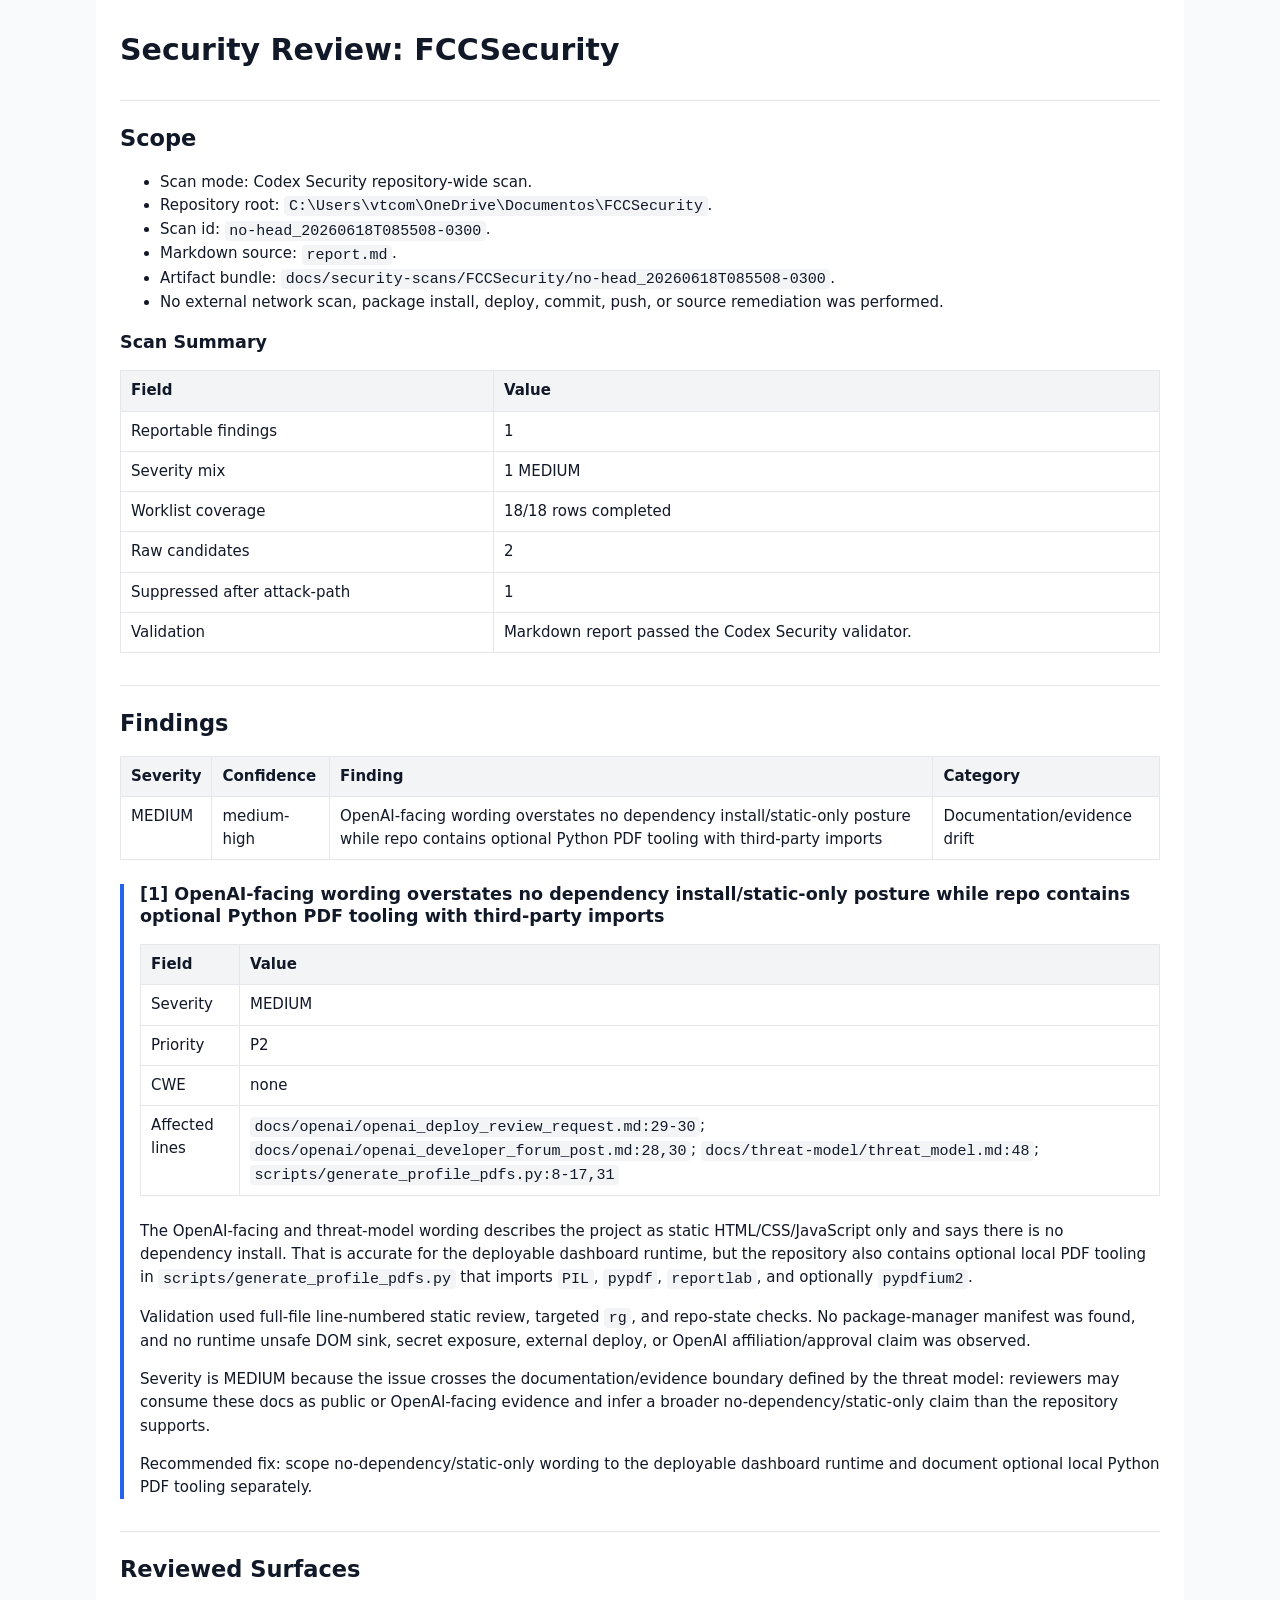
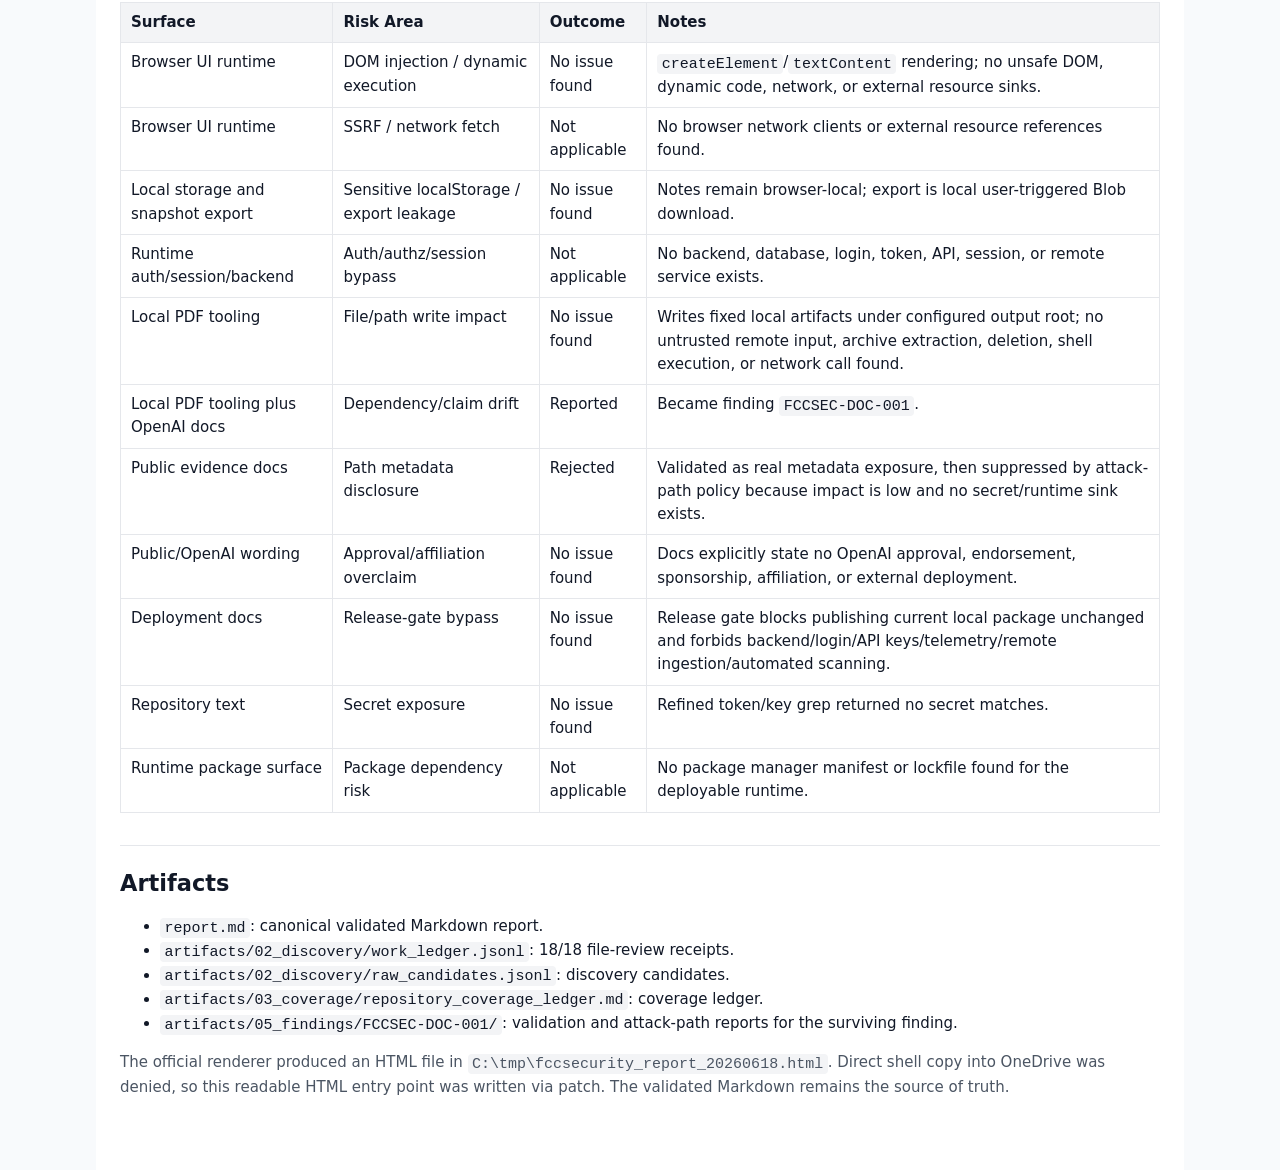
==== docs/security-scans/FCCSecurity/no-head_20260618T085508-0300/report.html @ 572a2421 "Initial local-first defensive security workspace" ====
<!doctype html>
<html lang="en">
<head>
  <meta charset="utf-8">
  <meta name="viewport" content="width=device-width, initial-scale=1">
  <title>FCCSecurity Codex Security Scan</title>
  <style>
    body { margin: 0; font: 15px/1.55 system-ui, -apple-system, BlinkMacSystemFont, "Segoe UI", sans-serif; color: #111827; background: #f8fafc; }
    main { max-width: 1040px; margin: 0 auto; padding: 32px 24px 72px; background: #fff; min-height: 100vh; }
    h1, h2, h3 { line-height: 1.2; }
    h1 { margin-top: 0; }
    h2 { border-top: 1px solid #e5e7eb; padding-top: 24px; margin-top: 32px; }
    code { background: #f3f4f6; border-radius: 4px; padding: 0.1em 0.3em; }
    table { border-collapse: collapse; width: 100%; margin: 16px 0 24px; }
    th, td { border: 1px solid #e5e7eb; padding: 8px 10px; vertical-align: top; text-align: left; }
    th { background: #f3f4f6; }
    .finding { border-left: 4px solid #2563eb; padding-left: 16px; }
    .note { color: #4b5563; }
  </style>
</head>
<body>
<main>
  <h1>Security Review: FCCSecurity</h1>

  <h2>Scope</h2>
  <ul>
    <li>Scan mode: Codex Security repository-wide scan.</li>
    <li>Repository root: <code>C:\Users\vtcom\OneDrive\Documentos\FCCSecurity</code>.</li>
    <li>Scan id: <code>no-head_20260618T085508-0300</code>.</li>
    <li>Markdown source: <code>report.md</code>.</li>
    <li>Artifact bundle: <code>docs/security-scans/FCCSecurity/no-head_20260618T085508-0300</code>.</li>
    <li>No external network scan, package install, deploy, commit, push, or source remediation was performed.</li>
  </ul>

  <h3>Scan Summary</h3>
  <table>
    <tr><th>Field</th><th>Value</th></tr>
    <tr><td>Reportable findings</td><td>1</td></tr>
    <tr><td>Severity mix</td><td>1 MEDIUM</td></tr>
    <tr><td>Worklist coverage</td><td>18/18 rows completed</td></tr>
    <tr><td>Raw candidates</td><td>2</td></tr>
    <tr><td>Suppressed after attack-path</td><td>1</td></tr>
    <tr><td>Validation</td><td>Markdown report passed the Codex Security validator.</td></tr>
  </table>

  <h2>Findings</h2>
  <table>
    <tr><th>Severity</th><th>Confidence</th><th>Finding</th><th>Category</th></tr>
    <tr>
      <td>MEDIUM</td>
      <td>medium-high</td>
      <td>OpenAI-facing wording overstates no dependency install/static-only posture while repo contains optional Python PDF tooling with third-party imports</td>
      <td>Documentation/evidence drift</td>
    </tr>
  </table>

  <section class="finding">
    <h3>[1] OpenAI-facing wording overstates no dependency install/static-only posture while repo contains optional Python PDF tooling with third-party imports</h3>
    <table>
      <tr><th>Field</th><th>Value</th></tr>
      <tr><td>Severity</td><td>MEDIUM</td></tr>
      <tr><td>Priority</td><td>P2</td></tr>
      <tr><td>CWE</td><td>none</td></tr>
      <tr><td>Affected lines</td><td><code>docs/openai/openai_deploy_review_request.md:29-30</code>; <code>docs/openai/openai_developer_forum_post.md:28,30</code>; <code>docs/threat-model/threat_model.md:48</code>; <code>scripts/generate_profile_pdfs.py:8-17,31</code></td></tr>
    </table>
    <p>The OpenAI-facing and threat-model wording describes the project as static HTML/CSS/JavaScript only and says there is no dependency install. That is accurate for the deployable dashboard runtime, but the repository also contains optional local PDF tooling in <code>scripts/generate_profile_pdfs.py</code> that imports <code>PIL</code>, <code>pypdf</code>, <code>reportlab</code>, and optionally <code>pypdfium2</code>.</p>
    <p>Validation used full-file line-numbered static review, targeted <code>rg</code>, and repo-state checks. No package-manager manifest was found, and no runtime unsafe DOM sink, secret exposure, external deploy, or OpenAI affiliation/approval claim was observed.</p>
    <p>Severity is MEDIUM because the issue crosses the documentation/evidence boundary defined by the threat model: reviewers may consume these docs as public or OpenAI-facing evidence and infer a broader no-dependency/static-only claim than the repository supports.</p>
    <p>Recommended fix: scope no-dependency/static-only wording to the deployable dashboard runtime and document optional local Python PDF tooling separately.</p>
  </section>

  <h2>Reviewed Surfaces</h2>
  <table>
    <tr><th>Surface</th><th>Risk Area</th><th>Outcome</th><th>Notes</th></tr>
    <tr><td>Browser UI runtime</td><td>DOM injection / dynamic execution</td><td>No issue found</td><td><code>createElement</code>/<code>textContent</code> rendering; no unsafe DOM, dynamic code, network, or external resource sinks.</td></tr>
    <tr><td>Browser UI runtime</td><td>SSRF / network fetch</td><td>Not applicable</td><td>No browser network clients or external resource references found.</td></tr>
    <tr><td>Local storage and snapshot export</td><td>Sensitive localStorage / export leakage</td><td>No issue found</td><td>Notes remain browser-local; export is local user-triggered Blob download.</td></tr>
    <tr><td>Runtime auth/session/backend</td><td>Auth/authz/session bypass</td><td>Not applicable</td><td>No backend, database, login, token, API, session, or remote service exists.</td></tr>
    <tr><td>Local PDF tooling</td><td>File/path write impact</td><td>No issue found</td><td>Writes fixed local artifacts under configured output root; no untrusted remote input, archive extraction, deletion, shell execution, or network call found.</td></tr>
    <tr><td>Local PDF tooling plus OpenAI docs</td><td>Dependency/claim drift</td><td>Reported</td><td>Became finding <code>FCCSEC-DOC-001</code>.</td></tr>
    <tr><td>Public evidence docs</td><td>Path metadata disclosure</td><td>Rejected</td><td>Validated as real metadata exposure, then suppressed by attack-path policy because impact is low and no secret/runtime sink exists.</td></tr>
    <tr><td>Public/OpenAI wording</td><td>Approval/affiliation overclaim</td><td>No issue found</td><td>Docs explicitly state no OpenAI approval, endorsement, sponsorship, affiliation, or external deployment.</td></tr>
    <tr><td>Deployment docs</td><td>Release-gate bypass</td><td>No issue found</td><td>Release gate blocks publishing current local package unchanged and forbids backend/login/API keys/telemetry/remote ingestion/automated scanning.</td></tr>
    <tr><td>Repository text</td><td>Secret exposure</td><td>No issue found</td><td>Refined token/key grep returned no secret matches.</td></tr>
    <tr><td>Runtime package surface</td><td>Package dependency risk</td><td>Not applicable</td><td>No package manager manifest or lockfile found for the deployable runtime.</td></tr>
  </table>

  <h2>Artifacts</h2>
  <ul>
    <li><code>report.md</code>: canonical validated Markdown report.</li>
    <li><code>artifacts/02_discovery/work_ledger.jsonl</code>: 18/18 file-review receipts.</li>
    <li><code>artifacts/02_discovery/raw_candidates.jsonl</code>: discovery candidates.</li>
    <li><code>artifacts/03_coverage/repository_coverage_ledger.md</code>: coverage ledger.</li>
    <li><code>artifacts/05_findings/FCCSEC-DOC-001/</code>: validation and attack-path reports for the surviving finding.</li>
  </ul>

  <p class="note">The official renderer produced an HTML file in <code>C:\tmp\fccsecurity_report_20260618.html</code>. Direct shell copy into OneDrive was denied, so this readable HTML entry point was written via patch. The validated Markdown remains the source of truth.</p>
</main>
</body>
</html>
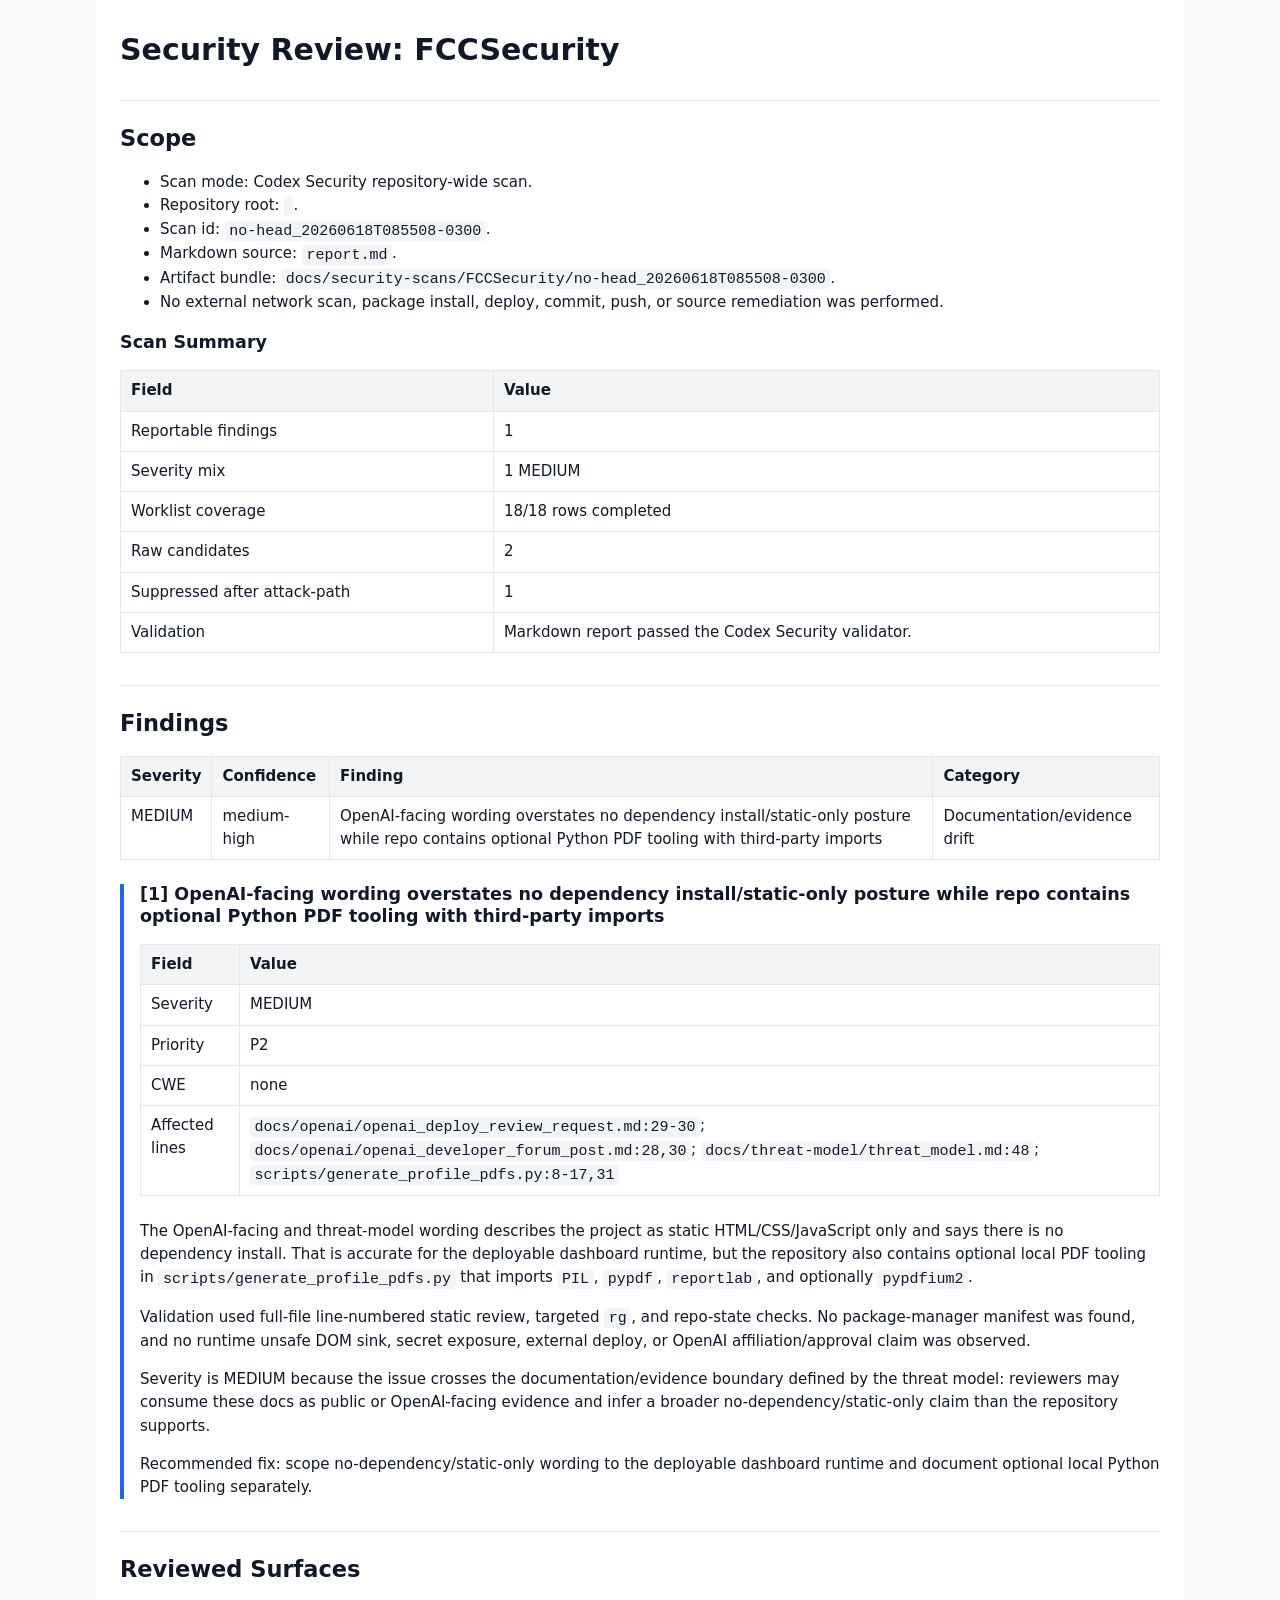
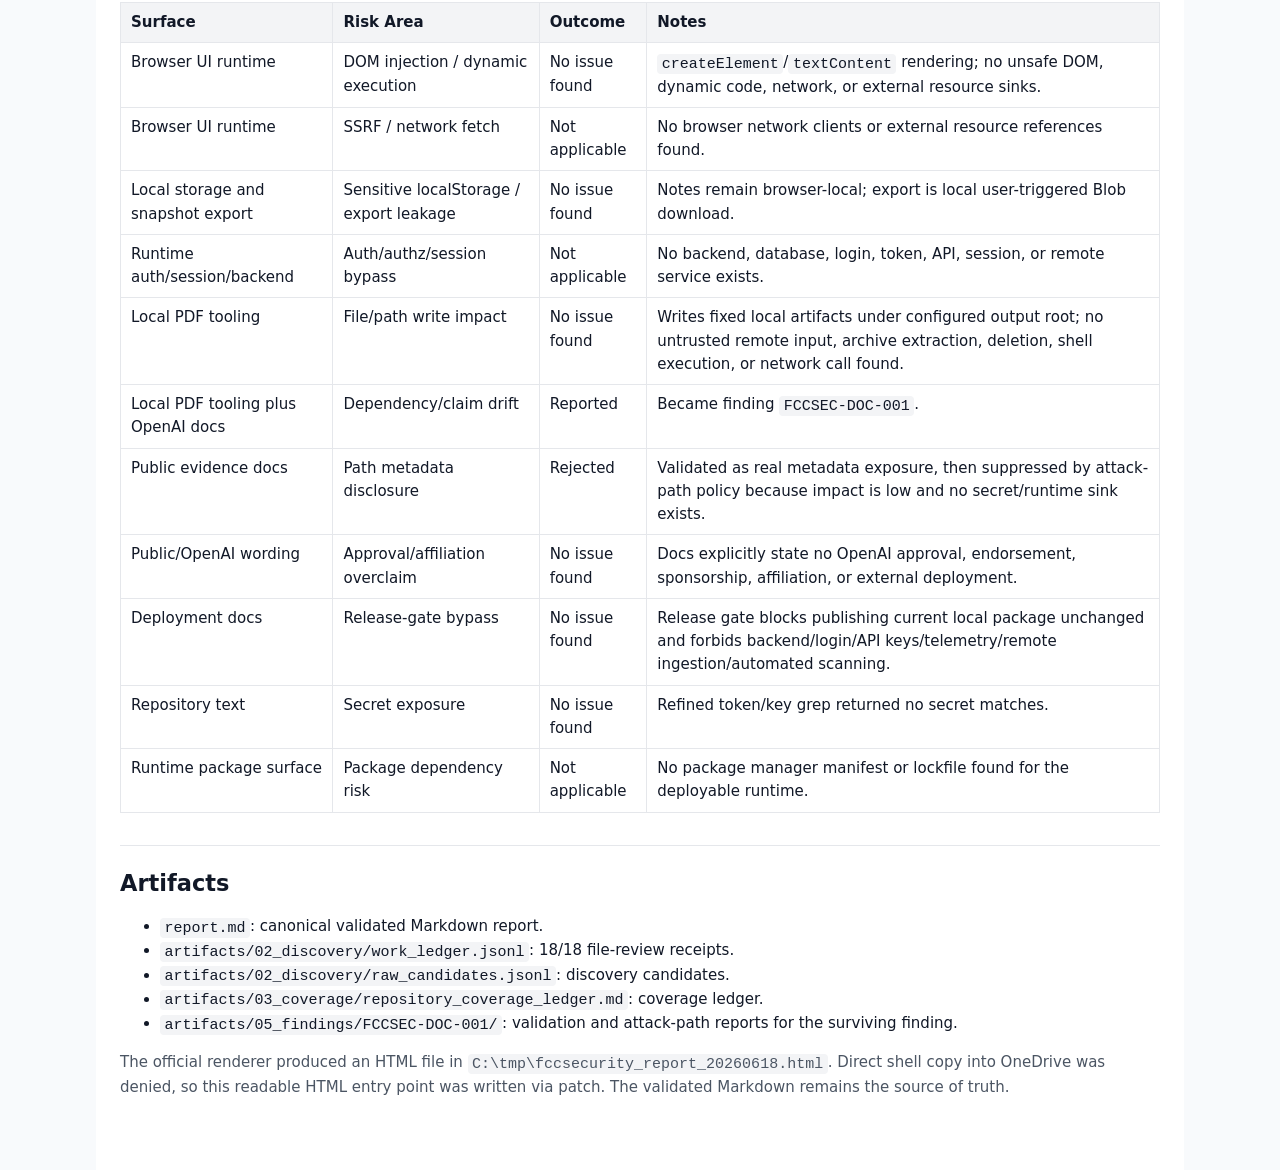
==== commit 59ae832b: "Sanitize public documentation evidence" ====
--- a/docs/security-scans/FCCSecurity/no-head_20260618T085508-0300/report.html
+++ b/docs/security-scans/FCCSecurity/no-head_20260618T085508-0300/report.html
@@ -25,7 +25,7 @@
   <h2>Scope</h2>
   <ul>
     <li>Scan mode: Codex Security repository-wide scan.</li>
-    <li>Repository root: <code>C:\Users\vtcom\OneDrive\Documentos\FCCSecurity</code>.</li>
+    <li>Repository root: <code><repo_root></code>.</li>
     <li>Scan id: <code>no-head_20260618T085508-0300</code>.</li>
     <li>Markdown source: <code>report.md</code>.</li>
     <li>Artifact bundle: <code>docs/security-scans/FCCSecurity/no-head_20260618T085508-0300</code>.</li>
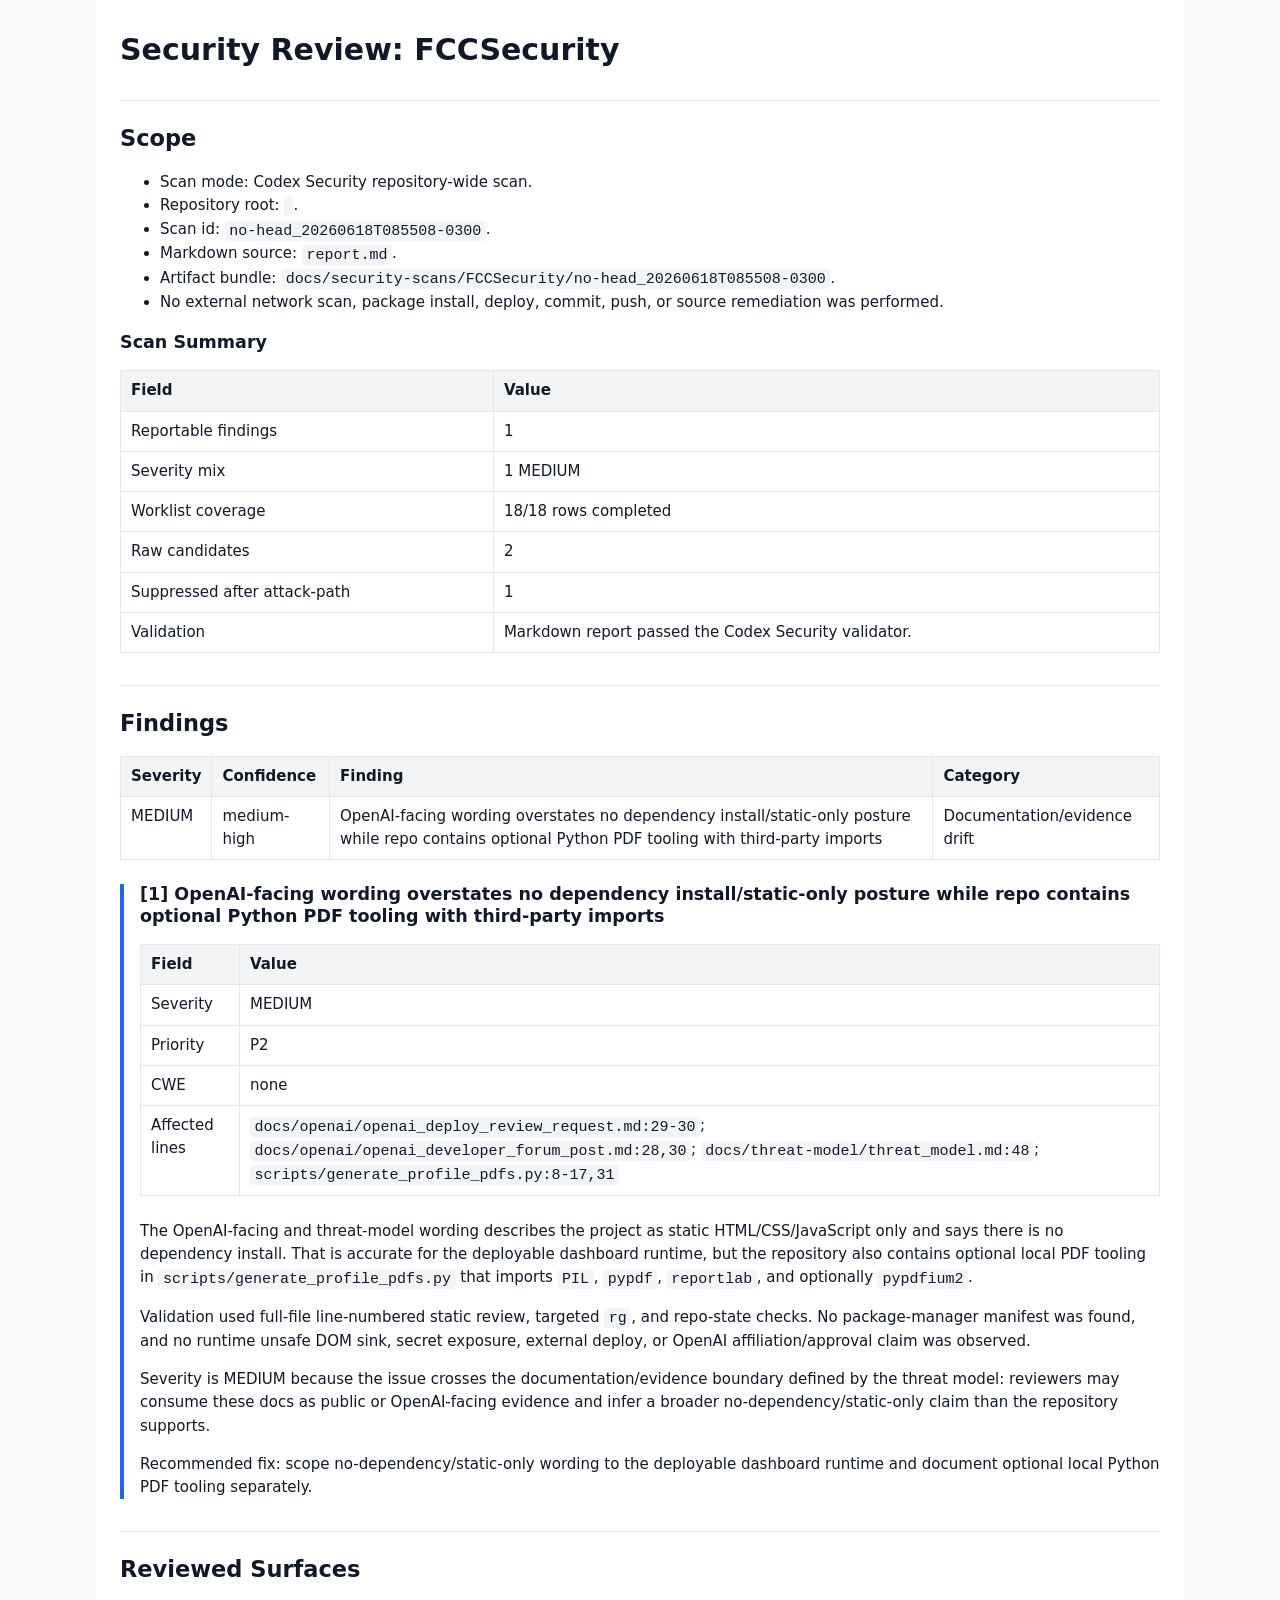
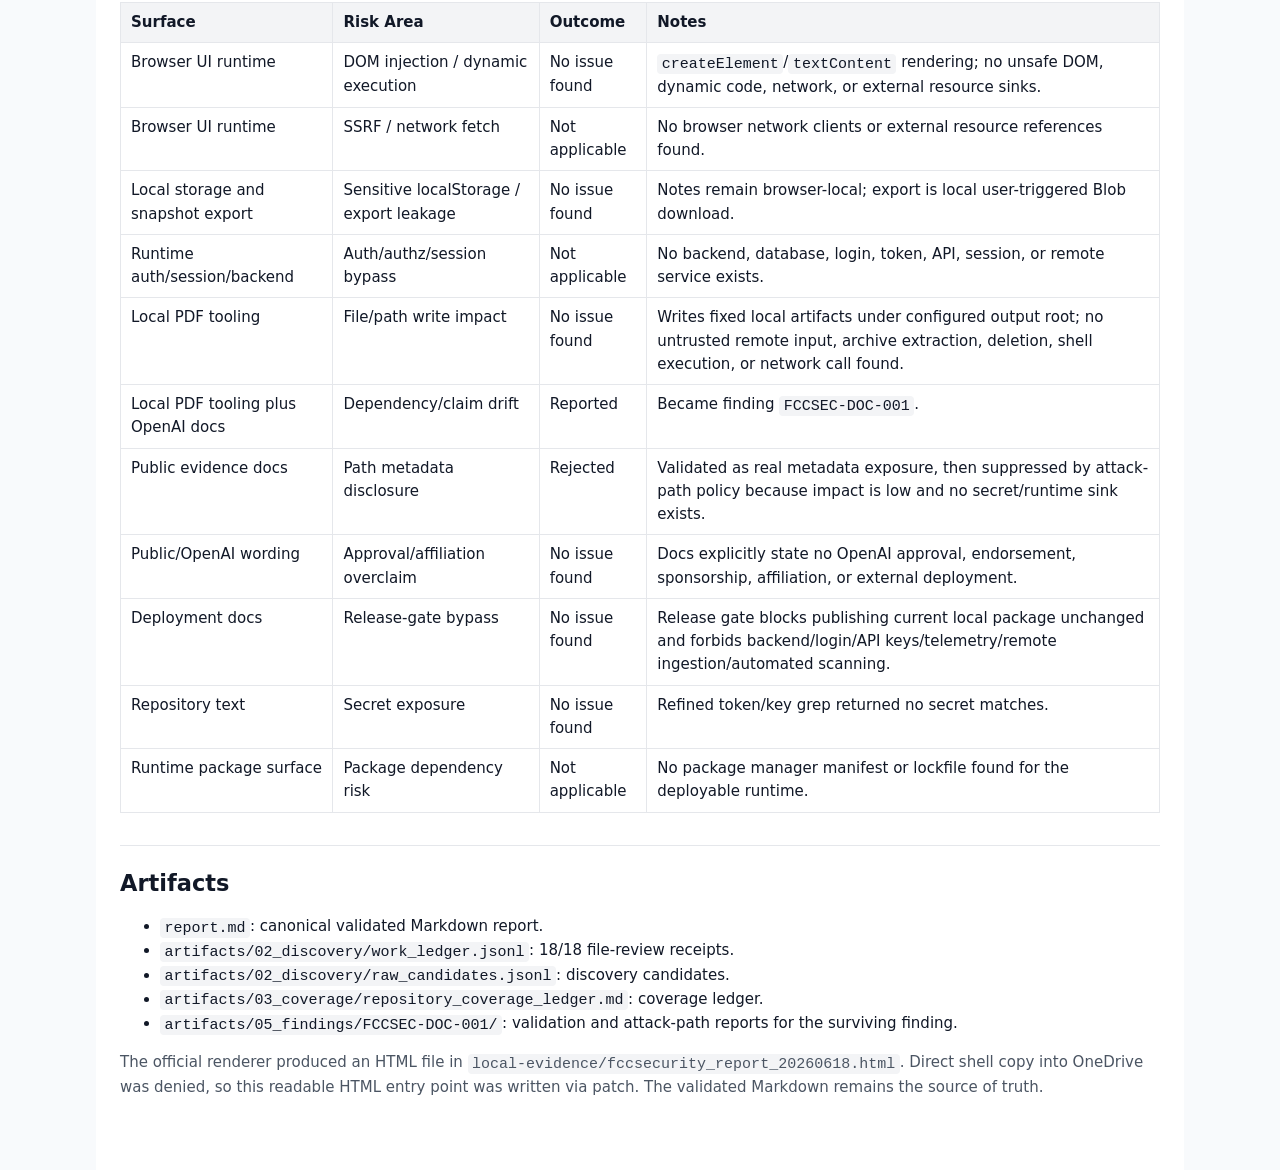
==== commit 00823db6: "Fix public release gate documentation" ====
--- a/docs/security-scans/FCCSecurity/no-head_20260618T085508-0300/report.html
+++ b/docs/security-scans/FCCSecurity/no-head_20260618T085508-0300/report.html
@@ -94,7 +94,7 @@
     <li><code>artifacts/05_findings/FCCSEC-DOC-001/</code>: validation and attack-path reports for the surviving finding.</li>
   </ul>
 
-  <p class="note">The official renderer produced an HTML file in <code>C:\tmp\fccsecurity_report_20260618.html</code>. Direct shell copy into OneDrive was denied, so this readable HTML entry point was written via patch. The validated Markdown remains the source of truth.</p>
+  <p class="note">The official renderer produced an HTML file in <code>local-evidence/fccsecurity_report_20260618.html</code>. Direct shell copy into OneDrive was denied, so this readable HTML entry point was written via patch. The validated Markdown remains the source of truth.</p>
 </main>
 </body>
 </html>
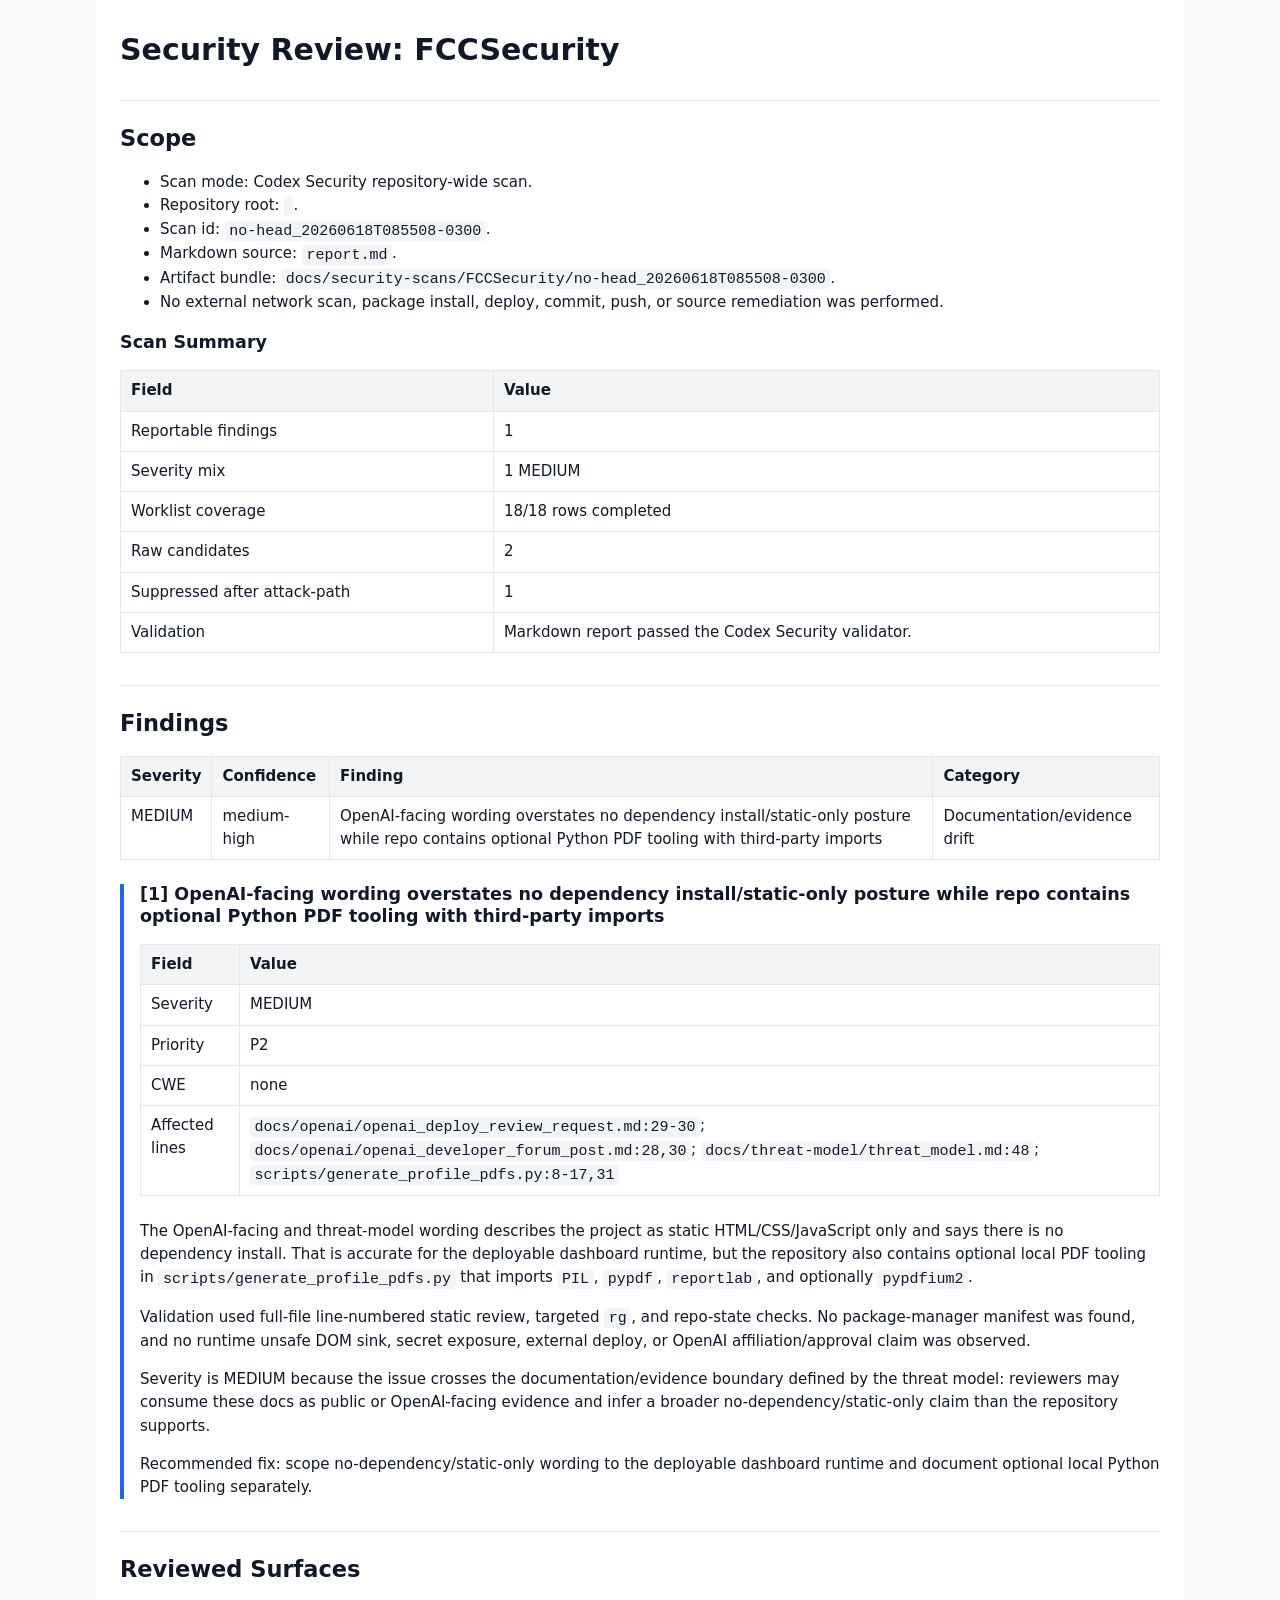
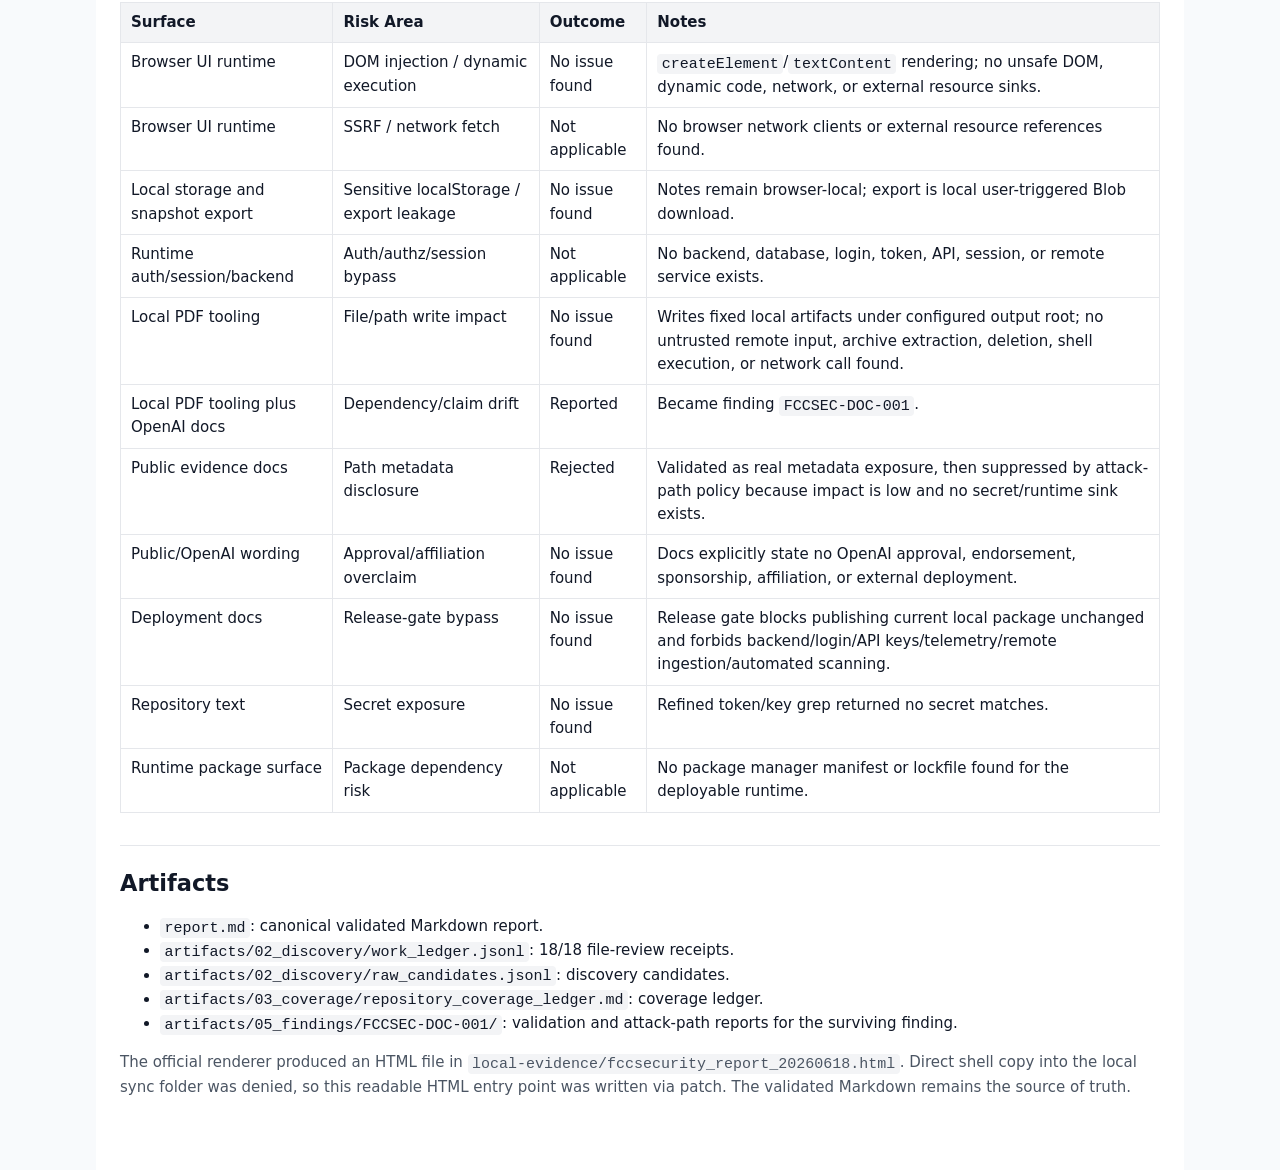
==== commit 812fa731: "docs(publicacao): sanitiza gate publico" ====
--- a/docs/security-scans/FCCSecurity/no-head_20260618T085508-0300/report.html
+++ b/docs/security-scans/FCCSecurity/no-head_20260618T085508-0300/report.html
@@ -94,7 +94,7 @@
     <li><code>artifacts/05_findings/FCCSEC-DOC-001/</code>: validation and attack-path reports for the surviving finding.</li>
   </ul>
 
-  <p class="note">The official renderer produced an HTML file in <code>local-evidence/fccsecurity_report_20260618.html</code>. Direct shell copy into OneDrive was denied, so this readable HTML entry point was written via patch. The validated Markdown remains the source of truth.</p>
+  <p class="note">The official renderer produced an HTML file in <code>local-evidence/fccsecurity_report_20260618.html</code>. Direct shell copy into the local sync folder was denied, so this readable HTML entry point was written via patch. The validated Markdown remains the source of truth.</p>
 </main>
 </body>
 </html>
